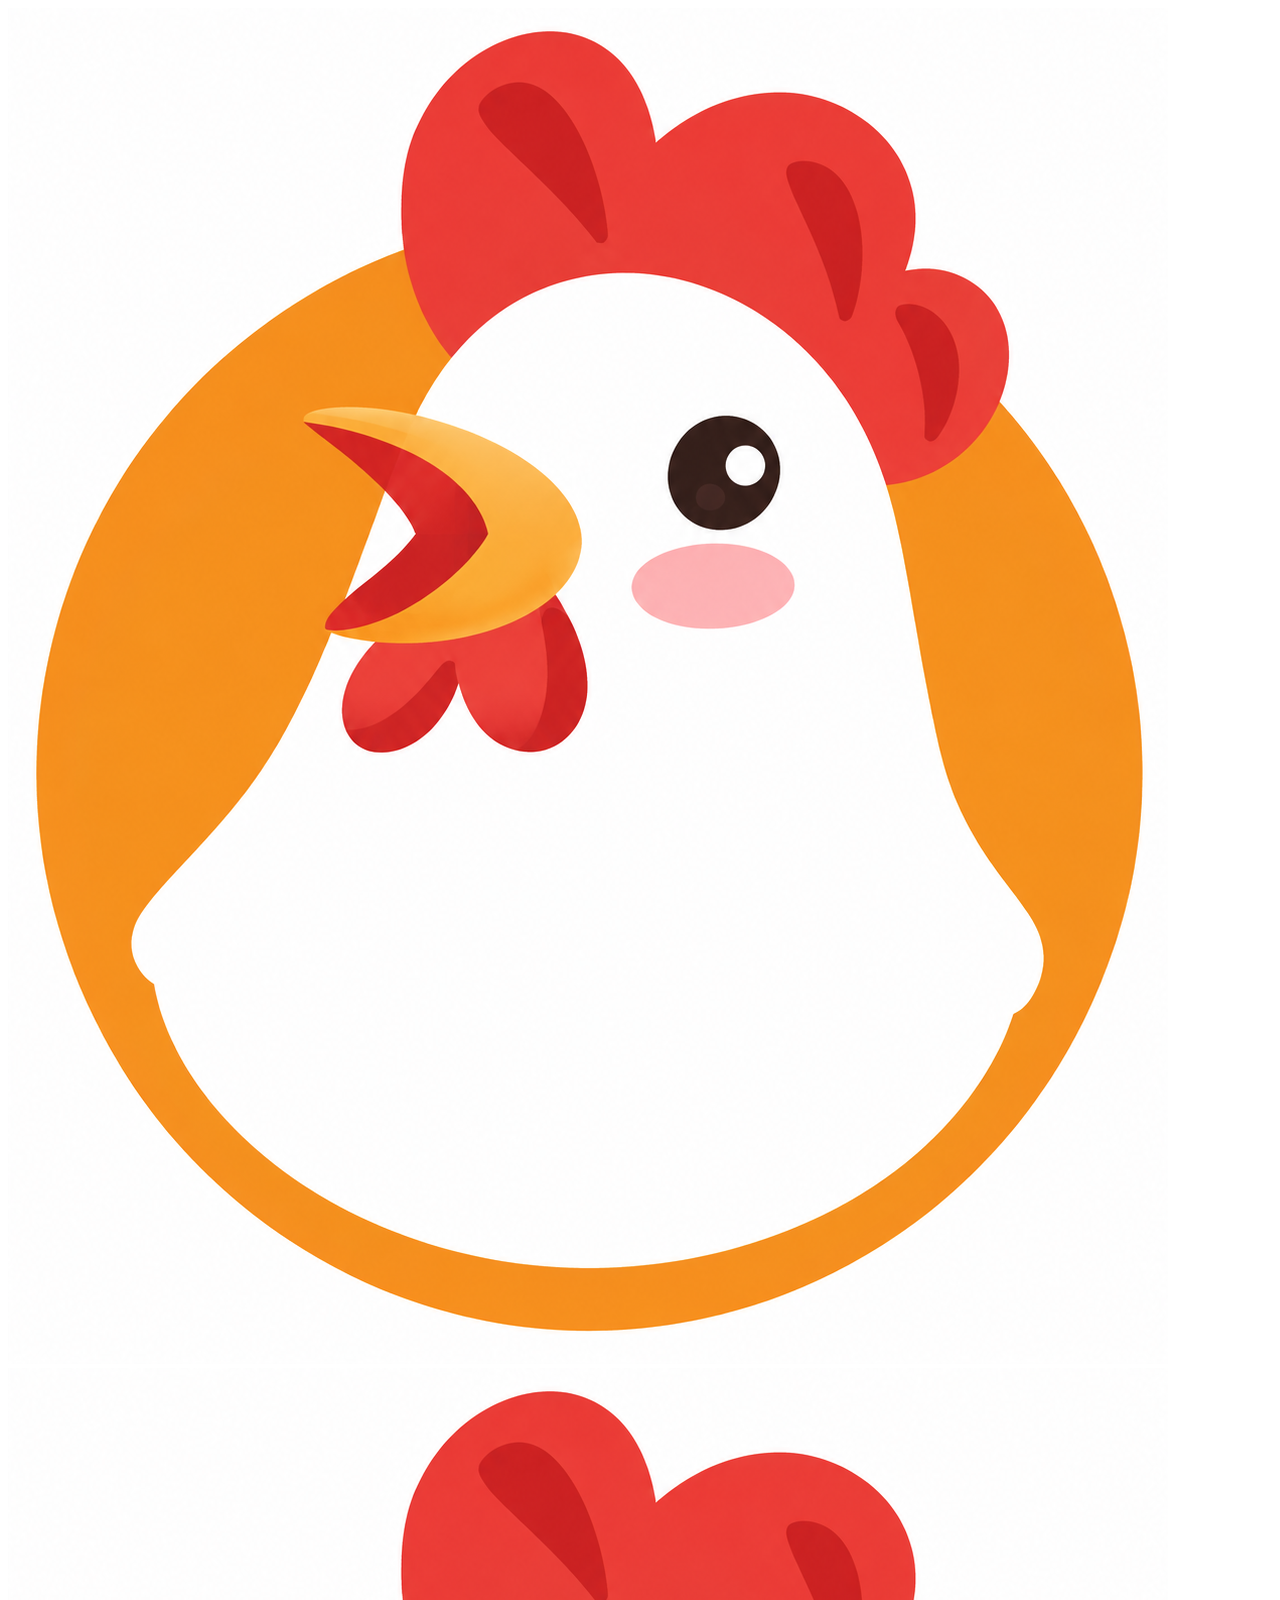
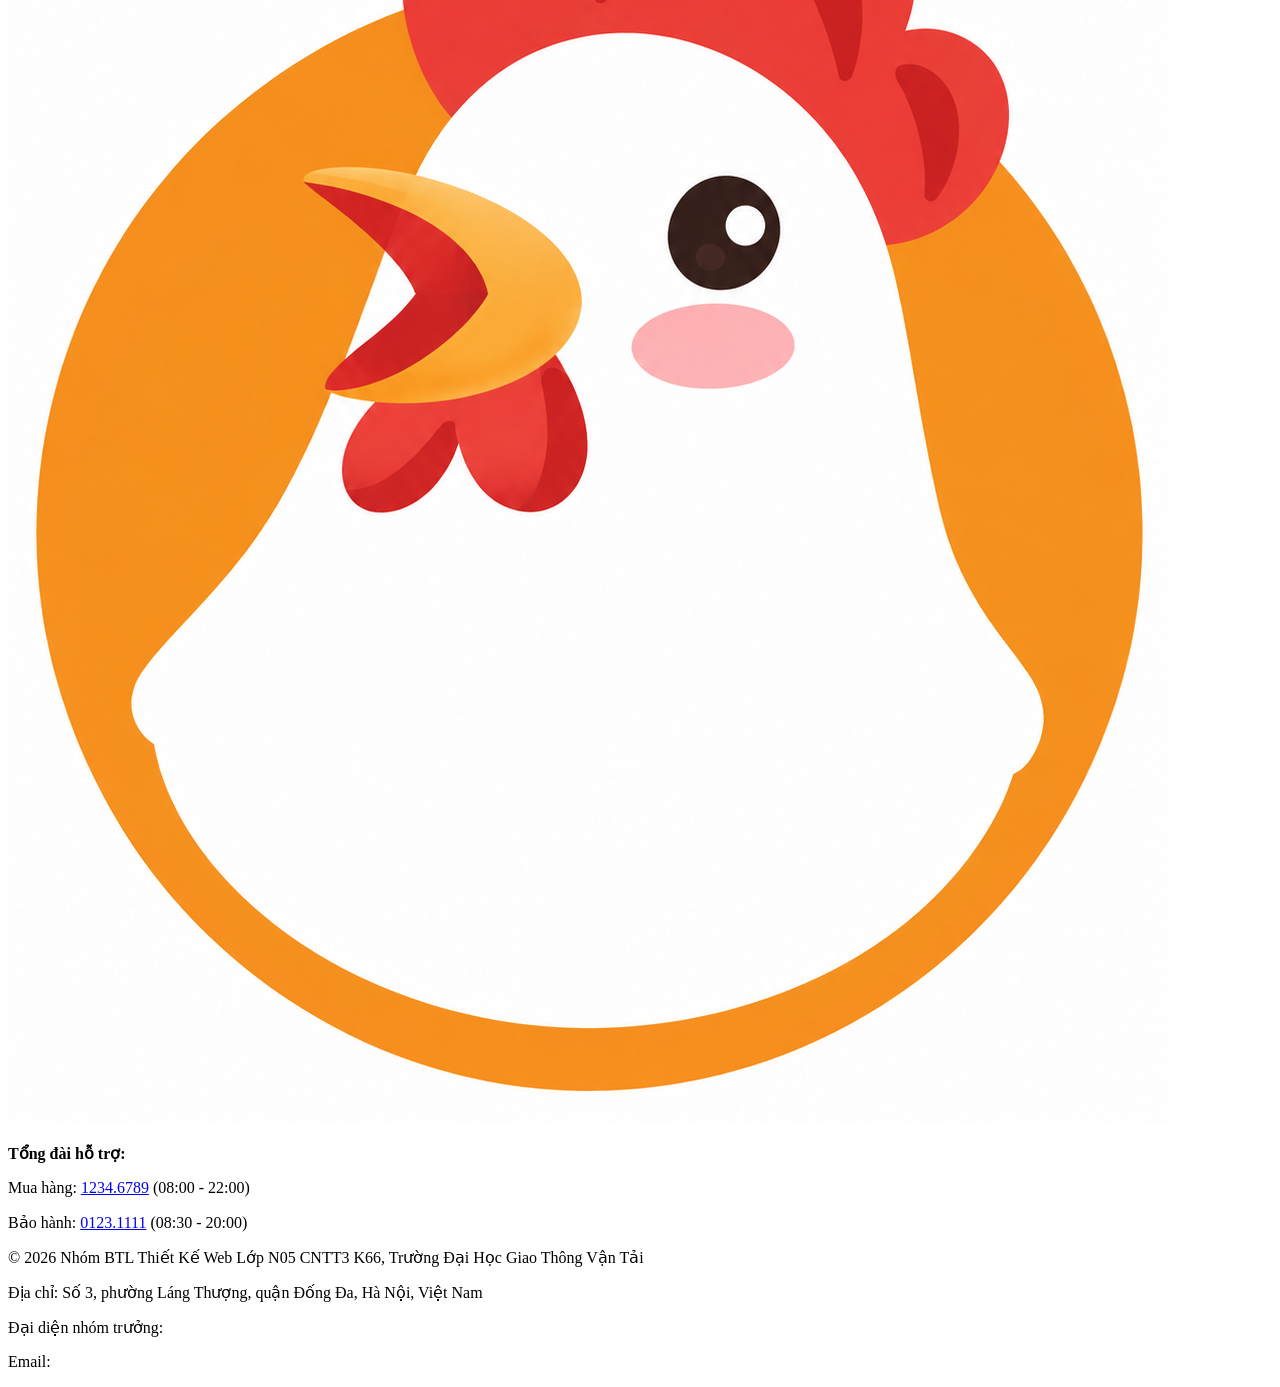
==== index.html @ 3e2947a9 "first commit" ====
<!DOCTYPE html>
<html lang="en">
<head>
    <meta charset="UTF-8">
    <meta name="viewport" content="width=device-width, initial-scale=1.0">
    <title>BaiTapLonThietKeWeb</title>
</head>
<body>
    <div class="master-wrapper-page">
        <!--This is begin of header-->
        <header>
            <div class="higher-header">
                <a href="index.html"><img class="header-logo"
                    src="./assets/images/BuiThiNgocPhuong_251230944/header_image/page_logo.png" alt="page logo"></a>
            </div>
            <div class="">

            </div>

        </header>

        </div>


        <footer> 
        <!--this is begin of footer-->
            <div class="footer-wrapper">
                <div class="footer-about">
                    <img src="assets/images/BuiThiNgocPhuong_251230944/header_image/page_logo.png" alt="Chicken Logo"
                        class="footer-logo"/>
                    <div class="footer-hottline">
                        <p><strong>Tổng đài hỗ trợ:</strong></p>
                        <p>
                           Mua hàng: <a href="tel:19006626">1234.6789</a> (08:00 - 22:00)
                        </p>
                        <p>
                           Bảo hành: <a href="tel:19008036">0123.1111</a> (08:30 - 20:00)
                        </p>
                    </div>
                </div>
 
            <div class="footer-bottom">
                <p>
                    © 2026 Nhóm BTL Thiết Kế Web Lớp N05 CNTT3 K66, Trường Đại Học Giao
                    Thông Vận Tải
                </p>
                <p>
                    Địa chỉ: Số 3, phường Láng Thượng, quận Đống Đa, Hà Nội, Việt Nam
                </p>
                <p>Đại diện nhóm trưởng: </p>
                <p>Email: </p>
      </div>
    </footer>
        
    </div>
    
</body>
</html>
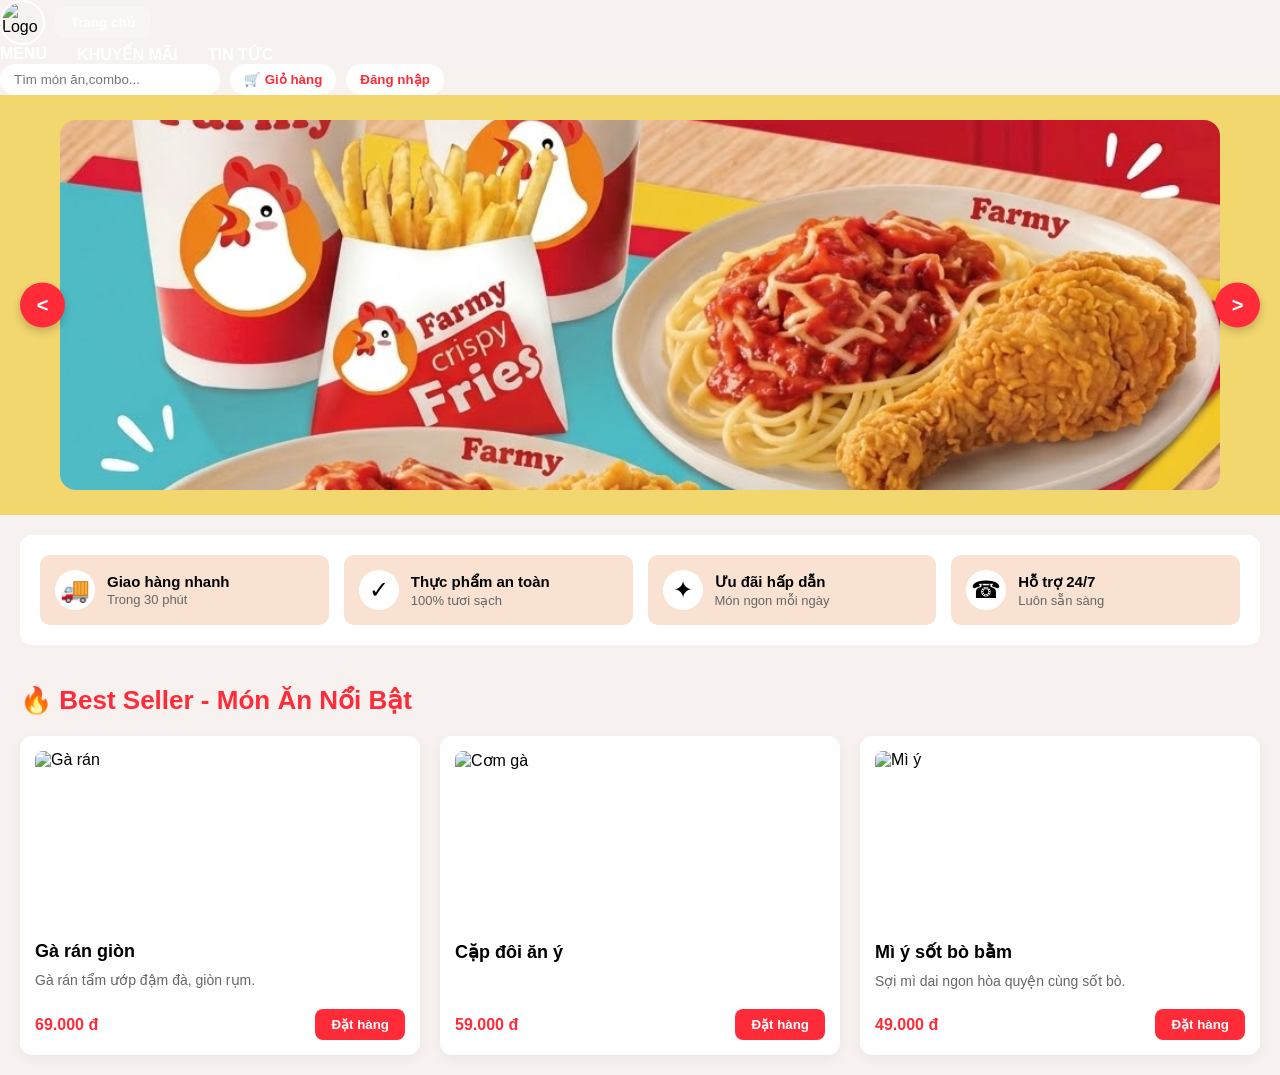
==== commit fc005890: "Add initial CSS styles, HTML structure, and JavaScript functionality for the website" ====
--- a/index.html
+++ b/index.html
@@ -3,56 +3,119 @@
 <head>
     <meta charset="UTF-8">
     <meta name="viewport" content="width=device-width, initial-scale=1.0">
-    <title>BaiTapLonThietKeWeb</title>
+    <title>Document</title>
+    <link rel="stylesheet" href="a.css">
 </head>
 <body>
-    <div class="master-wrapper-page">
-        <!--This is begin of header-->
-        <header>
-            <div class="higher-header">
-                <a href="index.html"><img class="header-logo"
-                    src="./assets/images/BuiThiNgocPhuong_251230944/header_image/page_logo.png" alt="page logo"></a>
-            </div>
-            <div class="">
+    <header>
+        <!--Logo và nút trang chủ-->
+        <div class="logo-area">
+            <img src="page-logo.png" alt="Logo">
+            <button>Trang chủ</button>
+        </div>
 
+        <!--Menu chính-->
+        <nav class="menu">
+            <a href="#">MENU</a>
+            <a href="#">KHUYẾN MÃI</a>
+            <a href="#">TIN TỨC</a>
+        </nav>
+
+        <!--Tìm kiếm và nút chức năng-->
+        <div class="user-actions">
+            <input type="text" placeholder="Tìm món ăn,combo...">
+            <button class="btn-cart">🛒 Giỏ hàng</button>
+            <button class="btn-login">Đăng nhập</button>
+        </div>
+    </header>
+
+    <main>
+        <section class="banner-slide">
+            <button class="slider-arrow left" type="button" aria-label="Ảnh trước">&lt;</button>
+
+            <div class="slide-track">
+                <div class="slide active">
+                    <img src="assets/images/NguyenThuyDuong_251230832/Thư mục mới/2b1bd7cd-0207-45e8-986d-f7840a89b9d7.jpg" alt="Món ăn nổi bật">
+                </div>
+                <div class="slide">
+                    <img src="https://images.unsplash.com/photo-1604908176997-125f25cc6f3d?auto=format&fit=crop&w=1400&q=80" alt="Gà rán giòn">
+                </div>
+                <div class="slide">
+                    <img src="https://images.unsplash.com/photo-1544025162-d76694265947?auto=format&fit=crop&w=1400&q=80" alt="Cơm gà">
+                </div>
             </div>
 
-        </header>
+            <button class="slider-arrow right" type="button" aria-label="Ảnh tiếp theo">&gt;</button>
 
+        </section>
+        <!-- 3. PHẦN CÁC TÍNH NĂNG / DỊCH VỤ -->
+        <section class="features">
+        <div class="feature-box">
+            <span>🚚</span>
+            <div>
+                <h4>Giao hàng nhanh</h4>
+                <p>Trong 30 phút</p>
+            </div>
         </div>
+        <div class="feature-box">
+            <span>✓</span>
+            <div>
+                <h4>Thực phẩm an toàn</h4>
+                <p>100% tươi sạch</p>
+            </div>
+        </div>
+        <div class="feature-box">
+            <span>✦</span>
+            <div>
+                <h4>Ưu đãi hấp dẫn</h4>
+                <p>Món ngon mỗi ngày</p>
+            </div>
+        </div>
+        <div class="feature-box">
+            <span>☎</span>
+            <div>
+                <h4>Hỗ trợ 24/7</h4>
+                <p>Luôn sẵn sàng</p>
+            </div>
+        </div>
+    </section>
 
+    <!-- 4. PHẦN DANH SÁCH MÓN ĂN (BEST SELLER) -->
+    <section class="products">
+        <h2>🔥 Best Seller - Món Ăn Nổi Bật</h2>
+        
+        <div class="product-grid">
+            <div class="product-card">
+                <img src="https://images.unsplash.com/photo-1604908176997-125f25cc6f3d?auto=format&fit=crop&w=500&q=80" alt="Gà rán">
+                <h3>Gà rán giòn</h3>
+                <p>Gà rán tẩm ướp đậm đà, giòn rụm.</p>
+                <div class="card-bottom">
+                    <strong>69.000 đ</strong>
+                    <button>Đặt hàng</button>
+                </div>
+            </div>
 
-        <footer> 
-        <!--this is begin of footer-->
-            <div class="footer-wrapper">
-                <div class="footer-about">
-                    <img src="assets/images/BuiThiNgocPhuong_251230944/header_image/page_logo.png" alt="Chicken Logo"
-                        class="footer-logo"/>
-                    <div class="footer-hottline">
-                        <p><strong>Tổng đài hỗ trợ:</strong></p>
-                        <p>
-                           Mua hàng: <a href="tel:19006626">1234.6789</a> (08:00 - 22:00)
-                        </p>
-                        <p>
-                           Bảo hành: <a href="tel:19008036">0123.1111</a> (08:30 - 20:00)
-                        </p>
-                    </div>
+            <div class="product-card">
+                <img src="https://images.unsplash.com/photo-1544025162-d76694265947?auto=format&fit=crop&w=500&q=80" alt="Cơm gà">
+                <h3>Cặp đôi ăn ý</h3>
+                <p></p>
+                <div class="card-bottom">
+                    <strong>59.000 đ</strong>
+                    <button>Đặt hàng</button>
                 </div>
- 
-            <div class="footer-bottom">
-                <p>
-                    © 2026 Nhóm BTL Thiết Kế Web Lớp N05 CNTT3 K66, Trường Đại Học Giao
-                    Thông Vận Tải
-                </p>
-                <p>
-                    Địa chỉ: Số 3, phường Láng Thượng, quận Đống Đa, Hà Nội, Việt Nam
-                </p>
-                <p>Đại diện nhóm trưởng: </p>
-                <p>Email: </p>
-      </div>
-    </footer>
-        
-    </div>
-    
+            </div>
+
+            <div class="product-card">
+                <img src="https://images.unsplash.com/photo-1512058564366-18510be2db19?auto=format&fit=crop&w=500&q=80" alt="Mì ý">
+                <h3>Mì ý sốt bò bằm</h3>
+                <p>Sợi mì dai ngon hòa quyện cùng sốt bò.</p>
+                <div class="card-bottom">
+                    <strong>49.000 đ</strong>
+                    <button>Đặt hàng</button>
+                </div>
+            </div>
+        </div>
+    </section>
+    <script src="script.js"></script>
 </body>
 </html>
--- a/a.css
+++ b/a.css
@@ -0,0 +1,346 @@
+/* --- 1. CÀI ĐẶT CHUNG --- */
+* {
+  margin: 0;
+  padding: 0;
+  box-sizing: border-box;
+  font-family: Arial, sans-serif;
+}
+
+body {
+  background-color: #f7f2ef;
+}
+
+/* --- 2. THANH ĐIỀU HƯỚNG (HEADER) --- */
+.header {
+  background-color: #ff2b38; /* Màu đỏ chủ đạo */
+  height: 80px;
+  display: flex;
+  align-items: center;
+  justify-content: space-between;
+  padding: 0 20px;
+}
+
+.logo-area {
+  display: flex;
+  align-items: center;
+  gap: 10px;
+}
+
+.logo-area img {
+  width: 45px;
+  height: 45px;
+  border-radius: 50%;
+  object-fit: cover;
+  border: 2px solid white;
+}
+
+.logo-area button {
+  background-color: rgba(255, 255, 255, 0.2);
+  color: white;
+  font-weight: bold;
+  padding: 8px 16px;
+  border: none;
+  border-radius: 8px;
+  cursor: pointer;
+}
+
+.menu {
+  display: flex;
+  gap: 30px;
+}
+
+.menu a {
+  color: white;
+  text-decoration: none;
+  font-weight: bold;
+  font-size: 16px;
+}
+
+.user-actions {
+  display: flex;
+  align-items: center;
+  gap: 10px;
+}
+
+.user-actions input {
+  padding: 8px 14px;
+  border-radius: 20px;
+  border: none;
+  outline: none;
+  width: 220px;
+}
+
+.btn-cart, .btn-login {
+  background-color: white;
+  color: #ff2b38;
+  font-weight: bold;
+  padding: 8px 14px;
+  border: none;
+  border-radius: 20px;
+  cursor: pointer;
+}
+
+/* --- 3. PHẦN BANNER SLIDER --- */
+.banner-slide {
+  background-color: #f2d66e;
+  position: relative;
+  display: flex;
+  align-items: center;
+  justify-content: center;
+  min-height: 420px;
+  padding: 24px 60px;
+  overflow: hidden;
+}
+
+.banner-slide .slide-track {
+  width: 100%;
+  max-width: 1200px;
+  display: grid;
+}
+
+.slide {
+  display: none; /* Mặc định ẩn tất cả các slide */
+  justify-content: center;
+}
+
+.slide.active {
+  display: flex;
+}
+
+.banner-slide .slide {
+  grid-area: 1 / 1;
+  display: flex;
+  visibility: hidden;
+  opacity: 0;
+  transform: translateX(var(--slide-offset, 36px));
+  pointer-events: none;
+  transition:
+    opacity 450ms ease,
+    transform 450ms ease,
+    visibility 0s linear 450ms;
+}
+
+.banner-slide .slide.active {
+  visibility: visible;
+  opacity: 1;
+  transform: translateX(0);
+  pointer-events: auto;
+  transition-delay: 0s;
+  z-index: 1;
+}
+
+.banner-slide .slide-track.is-prev {
+  --slide-offset: -36px;
+}
+
+.banner-slide .slide img {
+  width: 100%;
+  height: 370px;
+  object-fit: cover;
+  border-radius: 16px;
+}
+
+@media (prefers-reduced-motion: reduce) {
+  .banner-slide .slide {
+    transition: none;
+  }
+}
+
+.hero-copy {
+  flex: 1;
+}
+
+.hero-copy h1 {
+  font-size: 55px;
+  font-weight: 800;
+  line-height: 1.1;
+  color: white;
+  text-shadow: 2px 2px 4px rgba(0,0,0,0.1);
+}
+
+.hero-copy .line-2 {
+  font-style: italic;
+}
+
+.hero-copy em {
+  font-style: normal;
+  color: white;
+}
+
+.hero-visual {
+  flex: 1;
+  display: flex;
+  justify-content: center;
+}
+
+.product-plate {
+  width: 450px;
+  height: 450px;
+  background-color: #f3efea;
+  border-radius: 50%; /* Tạo khung tròn cho đĩa thức ăn */
+  display: flex;
+  align-items: center;
+  justify-content: center;
+  padding: 20px;
+  box-shadow: 0 15px 30px rgba(0,0,0,0.1);
+}
+
+.product-plate img {
+  width: 100%;
+  height: 100%;
+  object-fit: cover;
+  border-radius: 50%;
+}
+
+/* Nút bấm chuyển slide mũi tên */
+.slider-arrow {
+  position: absolute;
+  top: 50%;
+  transform: translateY(-50%);
+  width: 45px;
+  height: 45px;
+  border-radius: 50%;
+  background-color: #ff2b38;
+  color: white;
+  font-size: 20px;
+  font-weight: bold;
+  border: none;
+  cursor: pointer;
+  z-index: 10;
+  display: grid;
+  place-items: center;
+  box-shadow: 0 4px 10px rgba(0,0,0,0.2);
+}
+
+.slider-arrow.left {
+  left: 20px;
+}
+
+.slider-arrow.right {
+  right: 20px;
+}
+
+@media (max-width: 600px) {
+  .banner-slide {
+    min-height: 280px;
+    padding: 16px 48px;
+  }
+
+  .banner-slide .slide img {
+    height: 240px;
+  }
+
+  .slider-arrow.left {
+    left: 8px;
+  }
+
+  .slider-arrow.right {
+    right: 8px;
+  }
+}
+
+/* --- 4. KHỐI TÍNH NĂNG / DỊCH VỤ --- */
+.features {
+  display: grid;
+  grid-template-columns: repeat(4, 1fr);
+  gap: 15px;
+  padding: 20px;
+  background-color: white;
+  margin: 20px;
+  border-radius: 12px;
+}
+
+.feature-box {
+  display: flex;
+  align-items: center;
+  gap: 12px;
+  background-color: #f9e2d2;
+  padding: 15px;
+  border-radius: 10px;
+}
+
+.feature-box span {
+  font-size: 24px;
+  background-color: white;
+  width: 40px;
+  height: 40px;
+  border-radius: 50%;
+  display: grid;
+  place-items: center;
+}
+
+.feature-box h4 {
+  font-size: 15px;
+  margin-bottom: 2px;
+}
+
+.feature-box p {
+  font-size: 13px;
+  color: #666;
+}
+
+/* --- 5. DANH SÁCH MÓN ĂN (BEST SELLER) --- */
+.products {
+  padding: 20px;
+}
+
+.products h2 {
+  color: #ff2b38;
+  margin-bottom: 20px;
+  font-size: 26px;
+}
+
+.product-grid {
+  display: grid;
+  grid-template-columns: repeat(3, 1fr);
+  gap: 20px;
+}
+
+.product-card {
+  background-color: white;
+  border-radius: 12px;
+  padding: 15px;
+  box-shadow: 0 4px 12px rgba(0,0,0,0.05);
+  display: flex;
+  flex-direction: column;
+  gap: 10px;
+}
+
+.product-card img {
+  width: 100%;
+  height: 180px;
+  object-fit: cover;
+  border-radius: 8px;
+}
+
+.product-card h3 {
+  font-size: 18px;
+}
+
+.product-card p {
+  font-size: 14px;
+  color: #666;
+  flex: 1;
+}
+
+.card-bottom {
+  display: flex;
+  align-items: center;
+  justify-content: space-between;
+  margin-top: 10px;
+}
+
+.card-bottom strong {
+  color: #ff2b38;
+  font-size: 16px;
+}
+
+.card-bottom button {
+  background-color: #ff2b38;
+  color: white;
+  border: none;
+  padding: 8px 16px;
+  border-radius: 8px;
+  font-weight: bold;
+  cursor: pointer;
+}
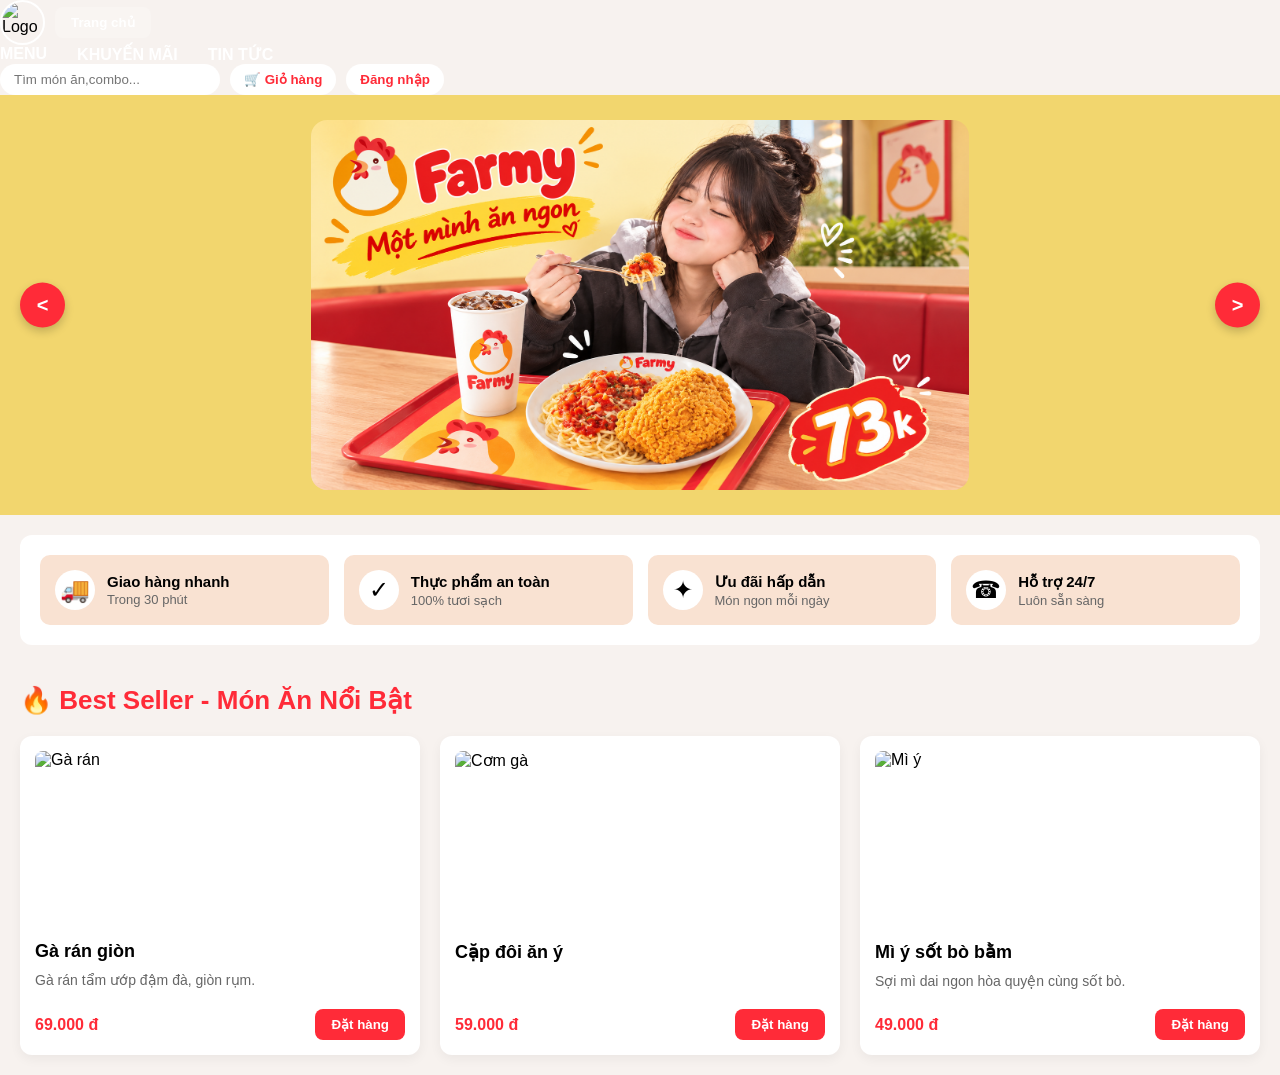
==== commit 240c38cf: "banner" ====
--- a/index.html
+++ b/index.html
@@ -32,16 +32,32 @@
     <main>
         <section class="banner-slide">
             <button class="slider-arrow left" type="button" aria-label="Ảnh trước">&lt;</button>
-
+          <div class="slide-wrapper">
             <div class="slide-track">
-                <div class="slide active">
-                    <img src="assets/images/NguyenThuyDuong_251230832/Thư mục mới/2b1bd7cd-0207-45e8-986d-f7840a89b9d7.jpg" alt="Món ăn nổi bật">
+                <div class="slide">
+                    <img src="assets/images/MaiPhuongDung_251230824_banner-img/best1.png">
                 </div>
                 <div class="slide">
-                    <img src="https://images.unsplash.com/photo-1604908176997-125f25cc6f3d?auto=format&fit=crop&w=1400&q=80" alt="Gà rán giòn">
+                    <img src="assets/images/MaiPhuongDung_251230824_banner-img/best2.png">
                 </div>
                 <div class="slide">
-                    <img src="https://images.unsplash.com/photo-1544025162-d76694265947?auto=format&fit=crop&w=1400&q=80" alt="Cơm gà">
+                    <img src="assets/images/MaiPhuongDung_251230824_banner-img/best3.png">
+                </div>
+                <div class="slide">
+                    <img src="assets/images/MaiPhuongDung_251230824_banner-img/best4.png">
+                </div>
+                <div class="slide">
+                    <img src="assets/images/MaiPhuongDung_251230824_banner-img/best5.png">
+                </div>
+            </div>
+          </div>
+            <div>
+                <div class="slide-nav">
+                    <a href="#best1"></a>
+                    <a href="#best2"></a>
+                    <a href="#best3"></a>
+                    <a href="#best4"></a>
+                    <a href="#best5"></a>
                 </div>
             </div>
 
